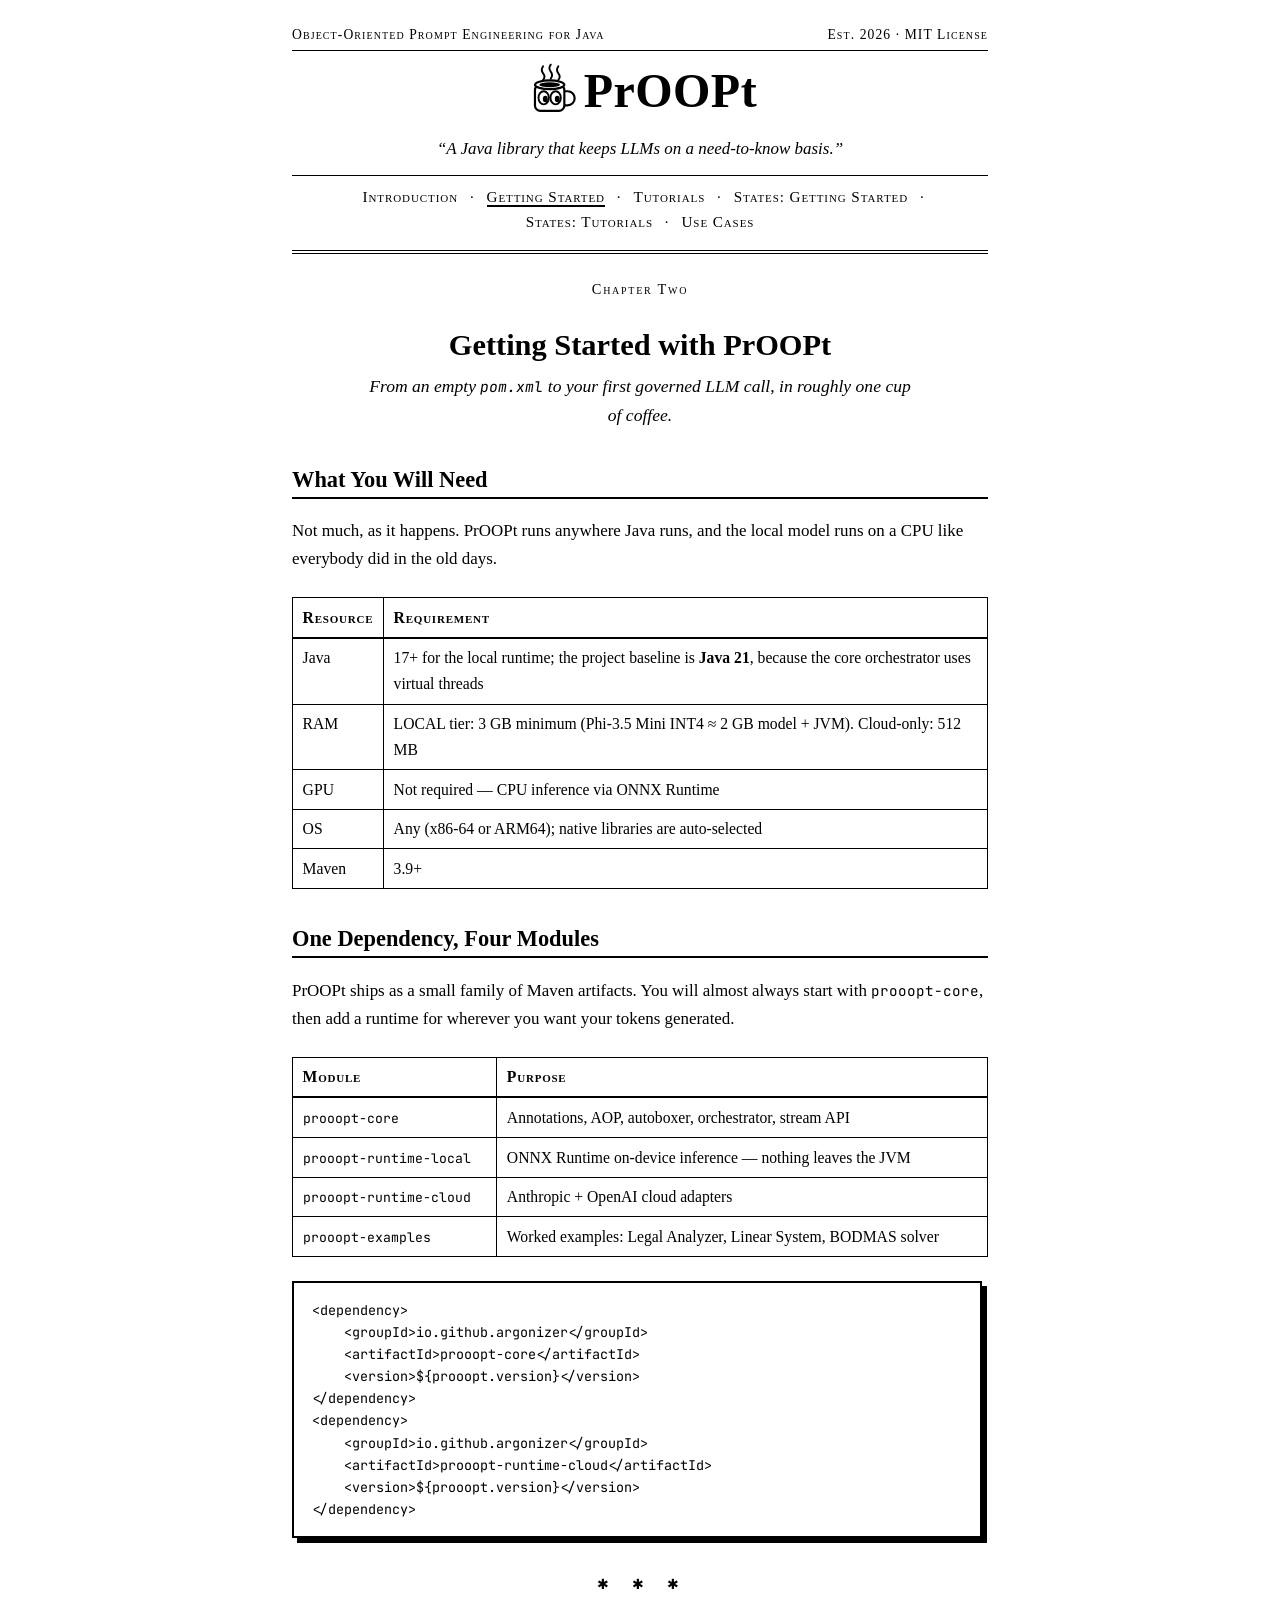
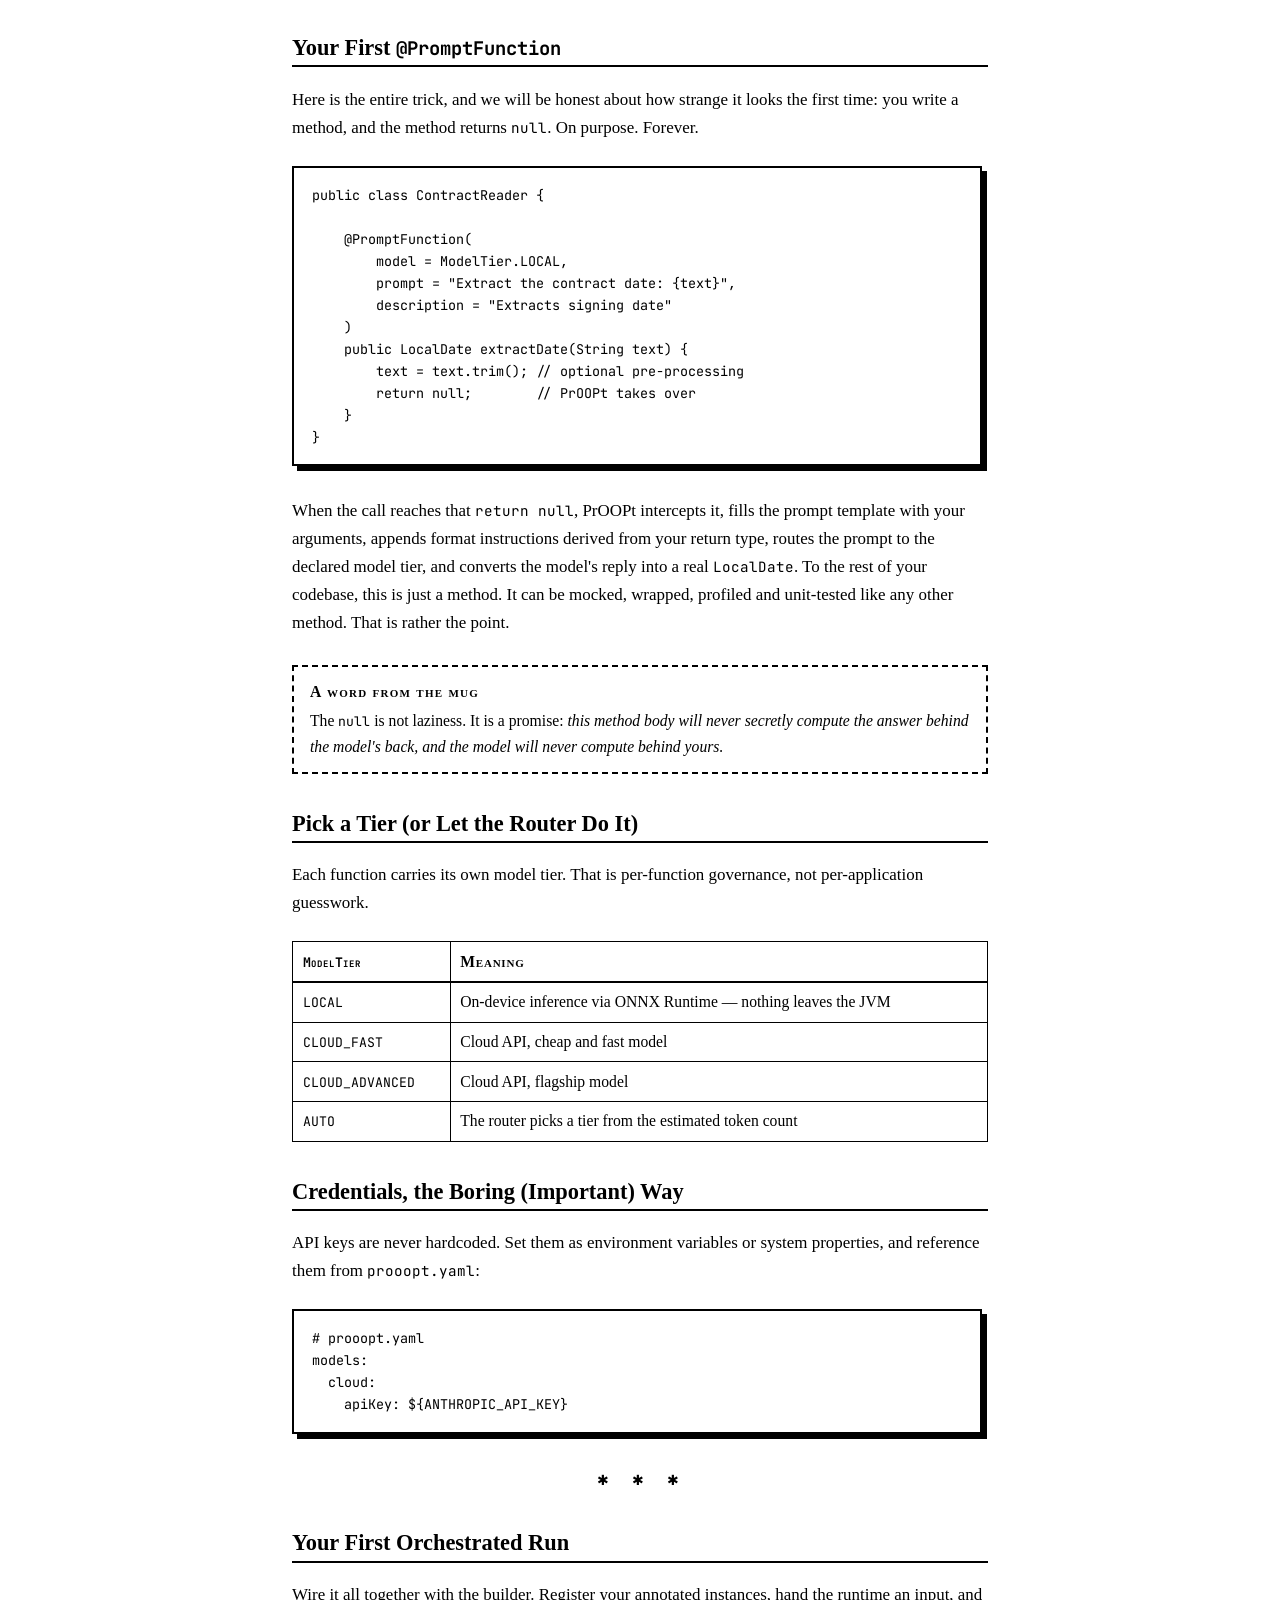
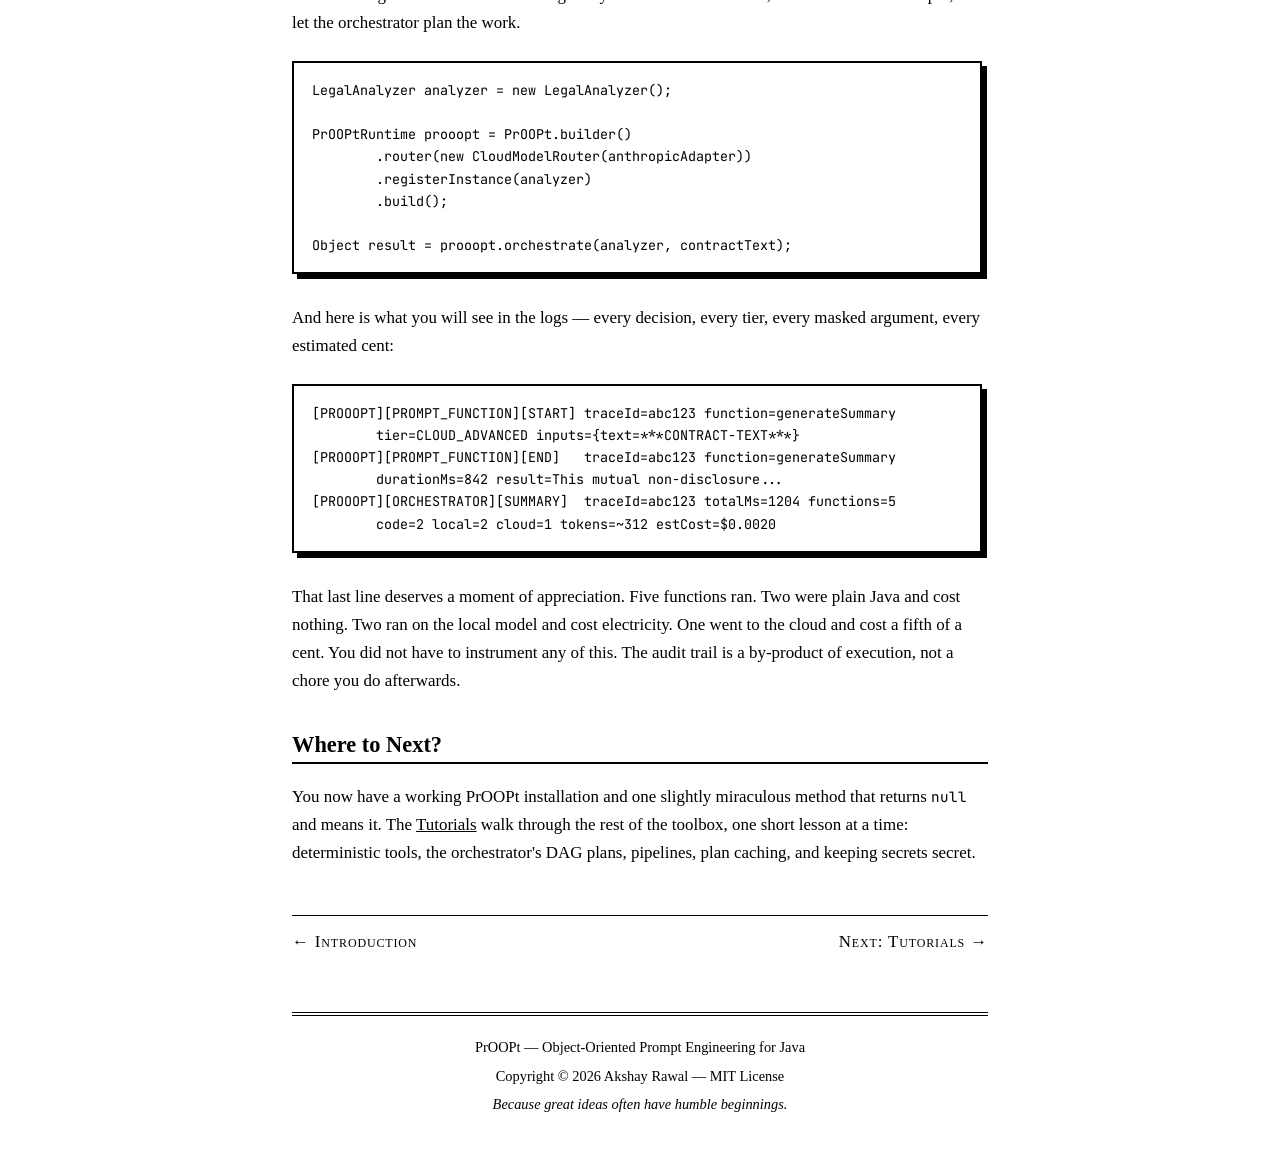
==== getting-started.html @ d7d54219 "Add static GitHub Pages site for PrOOPt and PrOOPt States Black-and-white, vintage-magazine styled s" ====
<!DOCTYPE html>
<html lang="en">
<head>
<meta charset="UTF-8">
<meta name="viewport" content="width=device-width, initial-scale=1.0">
<title>Getting Started — PrOOPt</title>
<meta name="description" content="Get started with PrOOPt: requirements, the Maven dependency, your first @PromptFunction, and your first orchestrated run.">
<link rel="preconnect" href="https://fonts.googleapis.com">
<link rel="preconnect" href="https://fonts.gstatic.com" crossorigin>
<link href="https://fonts.googleapis.com/css2?family=JetBrains+Mono:wght@400;700&amp;display=swap" rel="stylesheet">
<link rel="stylesheet" href="styles.css">
</head>
<body>

<header class="masthead">
  <div class="issue-line"><span>Object-Oriented Prompt Engineering for Java</span><span>Est. 2026 · MIT License</span></div>
  <a class="brand" href="index.html">
    <svg class="mug" viewBox="0 0 100 100" role="img" aria-label="The PrOOPt mug" xmlns="http://www.w3.org/2000/svg">
      <g fill="none" stroke="#000" stroke-width="3.5" stroke-linecap="round">
        <path d="M37 6 q-5 7 0 13 q5 6 0 12"/>
        <path d="M51 3 q-5 7 0 13 q5 6 0 13"/>
        <path d="M65 6 q-5 7 0 13 q5 6 0 12"/>
      </g>
      <rect x="22" y="40" width="54" height="48" rx="10" fill="#fff" stroke="#000" stroke-width="4"/>
      <ellipse cx="49" cy="40" rx="27" ry="8" fill="#fff" stroke="#000" stroke-width="4"/>
      <ellipse cx="49" cy="40" rx="19" ry="4.5" fill="#000"/>
      <path d="M76 52 h6 a13 13 0 0 1 0 26 h-6" fill="none" stroke="#000" stroke-width="4"/>
      <ellipse cx="38" cy="64" rx="9.5" ry="12" fill="#fff" stroke="#000" stroke-width="3.5"/>
      <ellipse cx="60" cy="64" rx="9.5" ry="12" fill="#fff" stroke="#000" stroke-width="3.5"/>
      <ellipse cx="41" cy="66" rx="4.5" ry="6" fill="#000"/>
      <ellipse cx="63" cy="66" rx="4.5" ry="6" fill="#000"/>
    </svg>
    <span class="wordmark">PrOOPt</span>
  </a>
  <p class="tagline">“A Java library that keeps LLMs on a need-to-know basis.”</p>
  <nav class="site-nav" aria-label="Main">
    <a href="index.html">Introduction</a> ·
    <a href="getting-started.html" aria-current="page">Getting Started</a> ·
    <a href="tutorials.html">Tutorials</a> ·
    <a href="states-getting-started.html">States: Getting Started</a> ·
    <a href="states-tutorials.html">States: Tutorials</a> ·
    <a href="use-cases.html">Use Cases</a>
  </nav>
</header>

<main>

<article>
  <header>
    <p class="kicker">Chapter Two</p>
    <h1>Getting Started with PrOOPt</h1>
    <p class="lede">From an empty <code>pom.xml</code> to your first
    governed LLM call, in roughly one cup of coffee.</p>
  </header>

  <section>
    <h2>What You Will Need</h2>

    <p>Not much, as it happens. PrOOPt runs anywhere Java runs, and the
    local model runs on a CPU like everybody did in the old days.</p>

    <table>
      <thead>
        <tr><th>Resource</th><th>Requirement</th></tr>
      </thead>
      <tbody>
        <tr><td>Java</td><td>17+ for the local runtime; the project baseline is <strong>Java 21</strong>, because the core orchestrator uses virtual threads</td></tr>
        <tr><td>RAM</td><td>LOCAL tier: 3 GB minimum (Phi-3.5 Mini INT4 ≈ 2 GB model + JVM). Cloud-only: 512 MB</td></tr>
        <tr><td>GPU</td><td>Not required — CPU inference via ONNX Runtime</td></tr>
        <tr><td>OS</td><td>Any (x86-64 or ARM64); native libraries are auto-selected</td></tr>
        <tr><td>Maven</td><td>3.9+</td></tr>
      </tbody>
    </table>
  </section>

  <section>
    <h2>One Dependency, Four Modules</h2>

    <p>PrOOPt ships as a small family of Maven artifacts. You will almost
    always start with <code>prooopt-core</code>, then add a runtime for
    wherever you want your tokens generated.</p>

    <table>
      <thead>
        <tr><th>Module</th><th>Purpose</th></tr>
      </thead>
      <tbody>
        <tr><td><code>prooopt-core</code></td><td>Annotations, AOP, autoboxer, orchestrator, stream API</td></tr>
        <tr><td><code>prooopt-runtime-local</code></td><td>ONNX Runtime on-device inference — nothing leaves the JVM</td></tr>
        <tr><td><code>prooopt-runtime-cloud</code></td><td>Anthropic + OpenAI cloud adapters</td></tr>
        <tr><td><code>prooopt-examples</code></td><td>Worked examples: Legal Analyzer, Linear System, BODMAS solver</td></tr>
      </tbody>
    </table>

<pre><code>&lt;dependency&gt;
    &lt;groupId&gt;io.github.argonizer&lt;/groupId&gt;
    &lt;artifactId&gt;prooopt-core&lt;/artifactId&gt;
    &lt;version&gt;${prooopt.version}&lt;/version&gt;
&lt;/dependency&gt;
&lt;dependency&gt;
    &lt;groupId&gt;io.github.argonizer&lt;/groupId&gt;
    &lt;artifactId&gt;prooopt-runtime-cloud&lt;/artifactId&gt;
    &lt;version&gt;${prooopt.version}&lt;/version&gt;
&lt;/dependency&gt;</code></pre>
  </section>

  <hr class="stars">

  <section>
    <h2>Your First <code>@PromptFunction</code></h2>

    <p>Here is the entire trick, and we will be honest about how strange
    it looks the first time: you write a method, and the method returns
    <code>null</code>. On purpose. Forever.</p>

<pre><code>public class ContractReader {

    @PromptFunction(
        model = ModelTier.LOCAL,
        prompt = "Extract the contract date: {text}",
        description = "Extracts signing date"
    )
    public LocalDate extractDate(String text) {
        text = text.trim(); // optional pre-processing
        return null;        // PrOOPt takes over
    }
}</code></pre>

    <p>When the call reaches that <code>return null</code>, PrOOPt
    intercepts it, fills the prompt template with your arguments, appends
    format instructions derived from your return type, routes the prompt
    to the declared model tier, and converts the model's reply into a real
    <code>LocalDate</code>. To the rest of your codebase, this is just a
    method. It can be mocked, wrapped, profiled and unit-tested like any
    other method. That is rather the point.</p>

    <aside class="note">
      <span class="note-title">A word from the mug</span>
      The <code>null</code> is not laziness. It is a promise: <em>this
      method body will never secretly compute the answer behind the
      model's back, and the model will never compute behind yours.</em>
    </aside>
  </section>

  <section>
    <h2>Pick a Tier (or Let the Router Do It)</h2>

    <p>Each function carries its own model tier. That is per-function
    governance, not per-application guesswork.</p>

    <table>
      <thead>
        <tr><th><code>ModelTier</code></th><th>Meaning</th></tr>
      </thead>
      <tbody>
        <tr><td><code>LOCAL</code></td><td>On-device inference via ONNX Runtime — nothing leaves the JVM</td></tr>
        <tr><td><code>CLOUD_FAST</code></td><td>Cloud API, cheap and fast model</td></tr>
        <tr><td><code>CLOUD_ADVANCED</code></td><td>Cloud API, flagship model</td></tr>
        <tr><td><code>AUTO</code></td><td>The router picks a tier from the estimated token count</td></tr>
      </tbody>
    </table>
  </section>

  <section>
    <h2>Credentials, the Boring (Important) Way</h2>

    <p>API keys are never hardcoded. Set them as environment variables or
    system properties, and reference them from
    <code>prooopt.yaml</code>:</p>

<pre><code># prooopt.yaml
models:
  cloud:
    apiKey: ${ANTHROPIC_API_KEY}</code></pre>
  </section>

  <hr class="stars">

  <section>
    <h2>Your First Orchestrated Run</h2>

    <p>Wire it all together with the builder. Register your annotated
    instances, hand the runtime an input, and let the orchestrator plan
    the work.</p>

<pre><code>LegalAnalyzer analyzer = new LegalAnalyzer();

PrOOPtRuntime prooopt = PrOOPt.builder()
        .router(new CloudModelRouter(anthropicAdapter))
        .registerInstance(analyzer)
        .build();

Object result = prooopt.orchestrate(analyzer, contractText);</code></pre>

    <p>And here is what you will see in the logs — every decision, every
    tier, every masked argument, every estimated cent:</p>

<pre><code>[PROOOPT][PROMPT_FUNCTION][START] traceId=abc123 function=generateSummary
        tier=CLOUD_ADVANCED inputs={text=***CONTRACT-TEXT***}
[PROOOPT][PROMPT_FUNCTION][END]   traceId=abc123 function=generateSummary
        durationMs=842 result=This mutual non-disclosure...
[PROOOPT][ORCHESTRATOR][SUMMARY]  traceId=abc123 totalMs=1204 functions=5
        code=2 local=2 cloud=1 tokens=~312 estCost=$0.0020</code></pre>

    <p>That last line deserves a moment of appreciation. Five functions
    ran. Two were plain Java and cost nothing. Two ran on the local model
    and cost electricity. One went to the cloud and cost a fifth of a
    cent. You did not have to instrument any of this. The audit trail is a
    by-product of execution, not a chore you do afterwards.</p>
  </section>

  <section>
    <h2>Where to Next?</h2>

    <p>You now have a working PrOOPt installation and one slightly
    miraculous method that returns <code>null</code> and means it. The
    <a href="tutorials.html">Tutorials</a> walk through the rest of the
    toolbox, one short lesson at a time: deterministic tools, the
    orchestrator's DAG plans, pipelines, plan caching, and keeping
    secrets secret.</p>
  </section>
</article>

</main>

<nav class="pager" aria-label="Pagination">
  <a href="index.html">← Introduction</a>
  <a href="tutorials.html">Next: Tutorials →</a>
</nav>

<footer class="colophon">
  <p>PrOOPt — Object-Oriented Prompt Engineering for Java</p>
  <p>Copyright © 2026 Akshay Rawal — MIT License</p>
  <p><em>Because great ideas often have humble beginnings.</em></p>
</footer>

</body>
</html>
---- styles.css ----
/* PrOOPt — plain black & white, vintage kids' magazine. Less is more. */

:root {
  --ink: #000;
  --paper: #fff;
}

* { box-sizing: border-box; }

html { background: var(--paper); }

body {
  font-family: "Times New Roman", Times, serif;
  color: var(--ink);
  background: var(--paper);
  max-width: 46rem;
  margin: 0 auto;
  padding: 1.5rem 1.25rem 3rem;
  line-height: 1.65;
  font-size: 1.06rem;
}

/* ------------------------------------------------------------------ */
/* Masthead                                                            */
/* ------------------------------------------------------------------ */

.masthead {
  text-align: center;
  border-bottom: 4px double var(--ink);
  padding-bottom: 1rem;
  margin-bottom: 1.5rem;
}

.masthead .issue-line {
  display: flex;
  justify-content: space-between;
  font-variant: small-caps;
  letter-spacing: 0.08em;
  font-size: 0.85rem;
  border-bottom: 1px solid var(--ink);
  padding-bottom: 0.25rem;
  margin-bottom: 0.75rem;
}

.brand {
  display: inline-flex;
  align-items: center;
  gap: 0.4rem;
  text-decoration: none;
  color: var(--ink);
}

.brand .wordmark {
  font-size: 3rem;
  font-weight: bold;
  letter-spacing: 0.01em;
  line-height: 1;
}

.brand svg.mug { width: 3.4rem; height: 3.4rem; }

.tagline {
  font-style: italic;
  margin: 0.5rem 0 0.75rem;
}

/* ------------------------------------------------------------------ */
/* Navigation                                                          */
/* ------------------------------------------------------------------ */

nav.site-nav {
  font-variant: small-caps;
  letter-spacing: 0.06em;
  font-size: 0.95rem;
  border-top: 1px solid var(--ink);
  padding-top: 0.5rem;
}

nav.site-nav a {
  color: var(--ink);
  text-decoration: none;
  margin: 0 0.45rem;
  white-space: nowrap;
}

nav.site-nav a:hover { text-decoration: underline; }

nav.site-nav a[aria-current="page"] {
  border-bottom: 2px solid var(--ink);
}

/* ------------------------------------------------------------------ */
/* Headings & text                                                     */
/* ------------------------------------------------------------------ */

h1, h2, h3 { line-height: 1.25; }

h1 {
  font-size: 1.9rem;
  text-align: center;
  margin: 1.5rem 0 0.5rem;
}

h2 {
  font-size: 1.4rem;
  margin-top: 2.25rem;
  border-bottom: 2px solid var(--ink);
  padding-bottom: 0.2rem;
}

h3 { font-size: 1.15rem; margin-top: 1.75rem; }

.kicker {
  text-align: center;
  font-variant: small-caps;
  letter-spacing: 0.12em;
  font-size: 0.9rem;
  margin: 0;
}

.lede {
  text-align: center;
  font-style: italic;
  font-size: 1.1rem;
  margin: 0.25rem auto 1.5rem;
  max-width: 34rem;
}

/* Asterisk divider, like the zine */
.stars {
  border: none;
  text-align: center;
  margin: 2rem 0;
}
.stars::after {
  content: "\2731\2003\2731\2003\2731"; /* ✱ ✱ ✱ */
  font-size: 0.9rem;
  letter-spacing: 0.3em;
}

/* ------------------------------------------------------------------ */
/* Code                                                                */
/* ------------------------------------------------------------------ */

code, pre, kbd, samp {
  font-family: "JetBrains Mono", "Courier New", monospace;
  font-size: 0.84em;
}

pre {
  background: var(--paper);
  border: 2px solid var(--ink);
  box-shadow: 5px 5px 0 var(--ink);
  padding: 1rem 1.1rem;
  overflow-x: auto;
  line-height: 1.55;
  margin: 1.5rem 0.4rem 1.9rem 0;
}

pre code { font-size: 0.84rem; }

/* ------------------------------------------------------------------ */
/* Articles, asides, figures                                           */
/* ------------------------------------------------------------------ */

article + article { margin-top: 2.5rem; }

aside.note {
  border: 2px dashed var(--ink);
  padding: 0.75rem 1rem;
  margin: 1.75rem 0;
  font-size: 0.98rem;
}

aside.note .note-title {
  font-variant: small-caps;
  letter-spacing: 0.08em;
  font-weight: bold;
  display: block;
  margin-bottom: 0.2rem;
}

blockquote {
  margin: 1.5rem 1.25rem;
  padding-left: 1rem;
  border-left: 4px solid var(--ink);
  font-style: italic;
}

figure.mug-figure { text-align: center; margin: 2rem 0; }
figure.mug-figure svg { width: 6rem; height: 6rem; }
figure.mug-figure figcaption {
  font-size: 0.9rem;
  font-style: italic;
}

/* ------------------------------------------------------------------ */
/* Tables                                                              */
/* ------------------------------------------------------------------ */

table {
  border-collapse: collapse;
  width: 100%;
  margin: 1.5rem 0;
  font-size: 0.98rem;
}

th, td {
  border: 1px solid var(--ink);
  padding: 0.4rem 0.6rem;
  text-align: left;
  vertical-align: top;
}

th {
  font-variant: small-caps;
  letter-spacing: 0.05em;
  border-bottom: 2px solid var(--ink);
}

/* ------------------------------------------------------------------ */
/* Cards (use-case index)                                              */
/* ------------------------------------------------------------------ */

.card {
  border: 2px solid var(--ink);
  box-shadow: 5px 5px 0 var(--ink);
  padding: 1rem 1.25rem;
  margin: 1.5rem 0.4rem 1.9rem 0;
}

.card h3 { margin-top: 0; }

.card .series {
  font-variant: small-caps;
  letter-spacing: 0.08em;
  font-size: 0.85rem;
}

.card a { color: var(--ink); }

/* ------------------------------------------------------------------ */
/* Pager (prev/next)                                                   */
/* ------------------------------------------------------------------ */

nav.pager {
  display: flex;
  justify-content: space-between;
  margin-top: 3rem;
  border-top: 1px solid var(--ink);
  padding-top: 0.75rem;
  font-variant: small-caps;
  letter-spacing: 0.05em;
}

nav.pager a { color: var(--ink); text-decoration: none; }
nav.pager a:hover { text-decoration: underline; }

/* ------------------------------------------------------------------ */
/* Footer                                                              */
/* ------------------------------------------------------------------ */

footer.colophon {
  margin-top: 3.5rem;
  border-top: 4px double var(--ink);
  padding-top: 1rem;
  text-align: center;
  font-size: 0.9rem;
}

footer.colophon p { margin: 0.3rem 0; }

a { color: var(--ink); }

/* Lists breathe a little */
li { margin: 0.3rem 0; }

@media (max-width: 540px) {
  .brand .wordmark { font-size: 2.2rem; }
  .brand svg.mug { width: 2.5rem; height: 2.5rem; }
  .masthead .issue-line { font-size: 0.7rem; }
  pre { box-shadow: 3px 3px 0 var(--ink); }
}
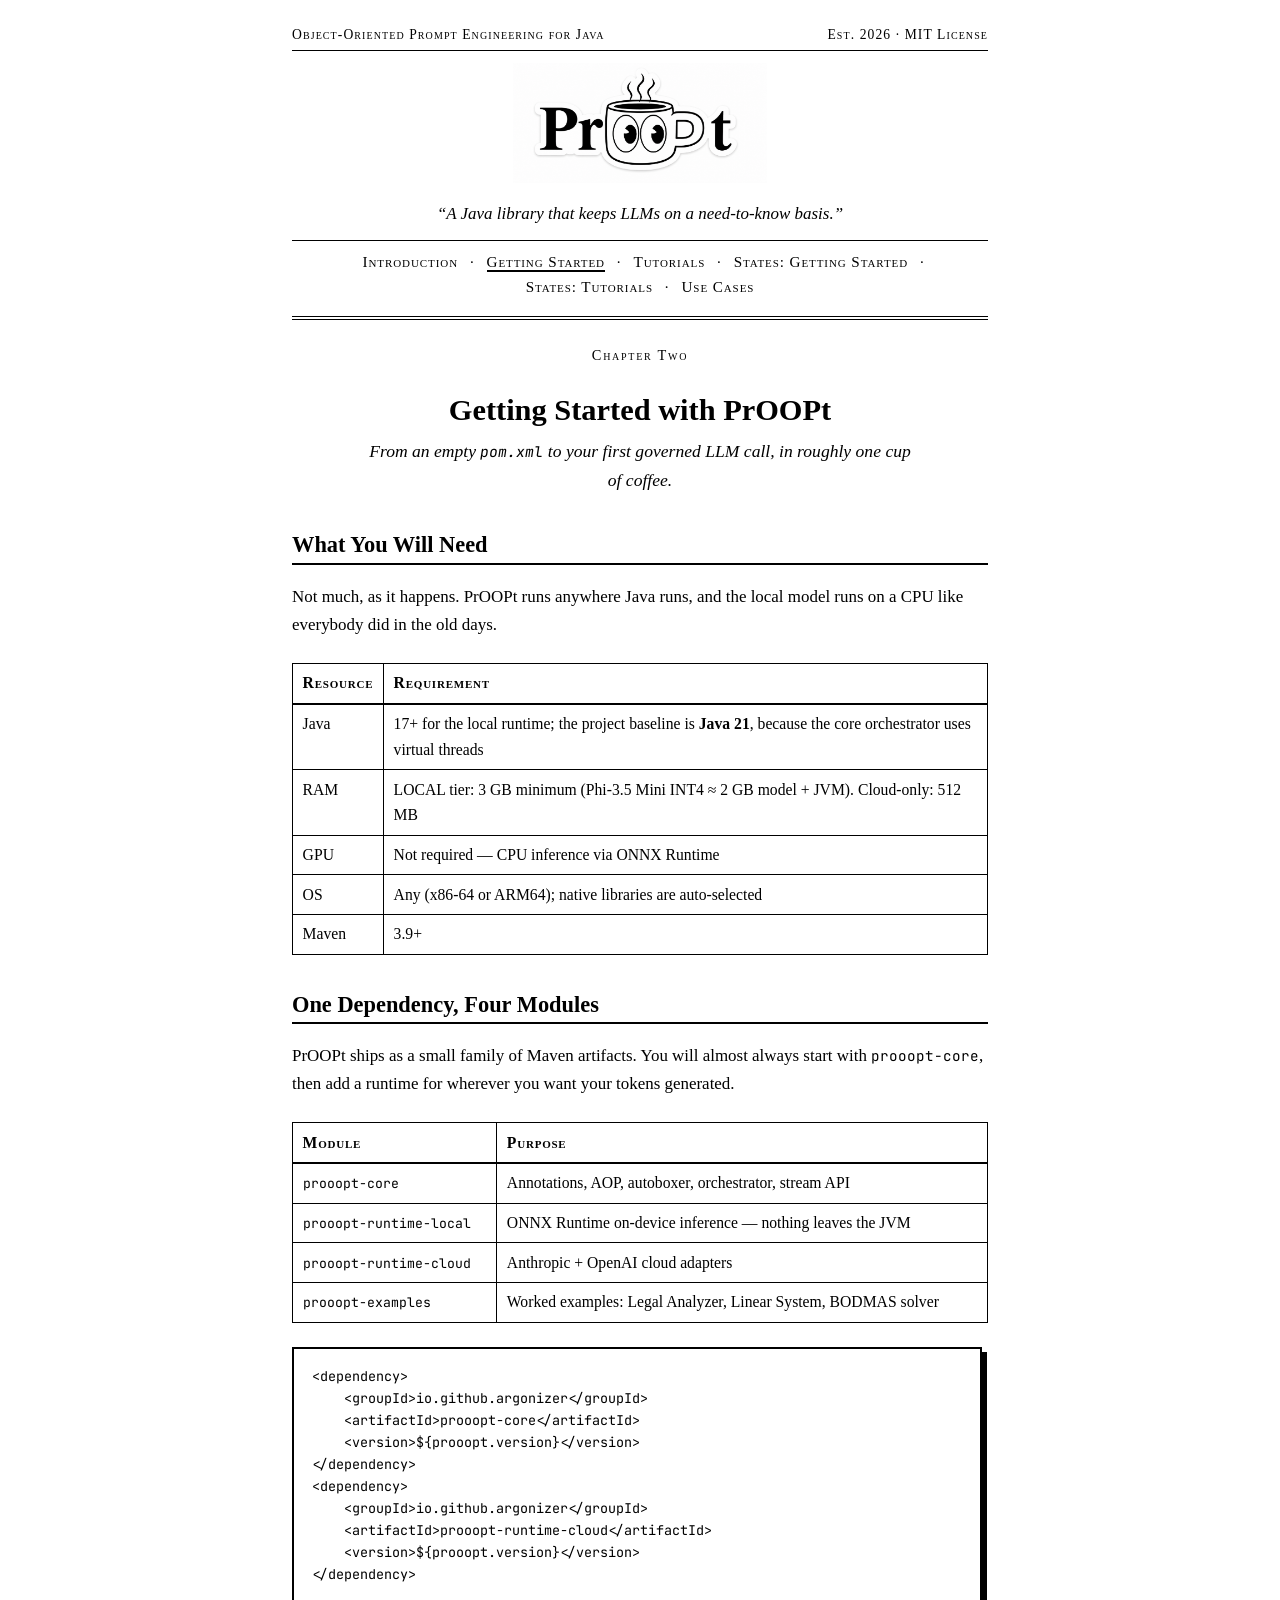
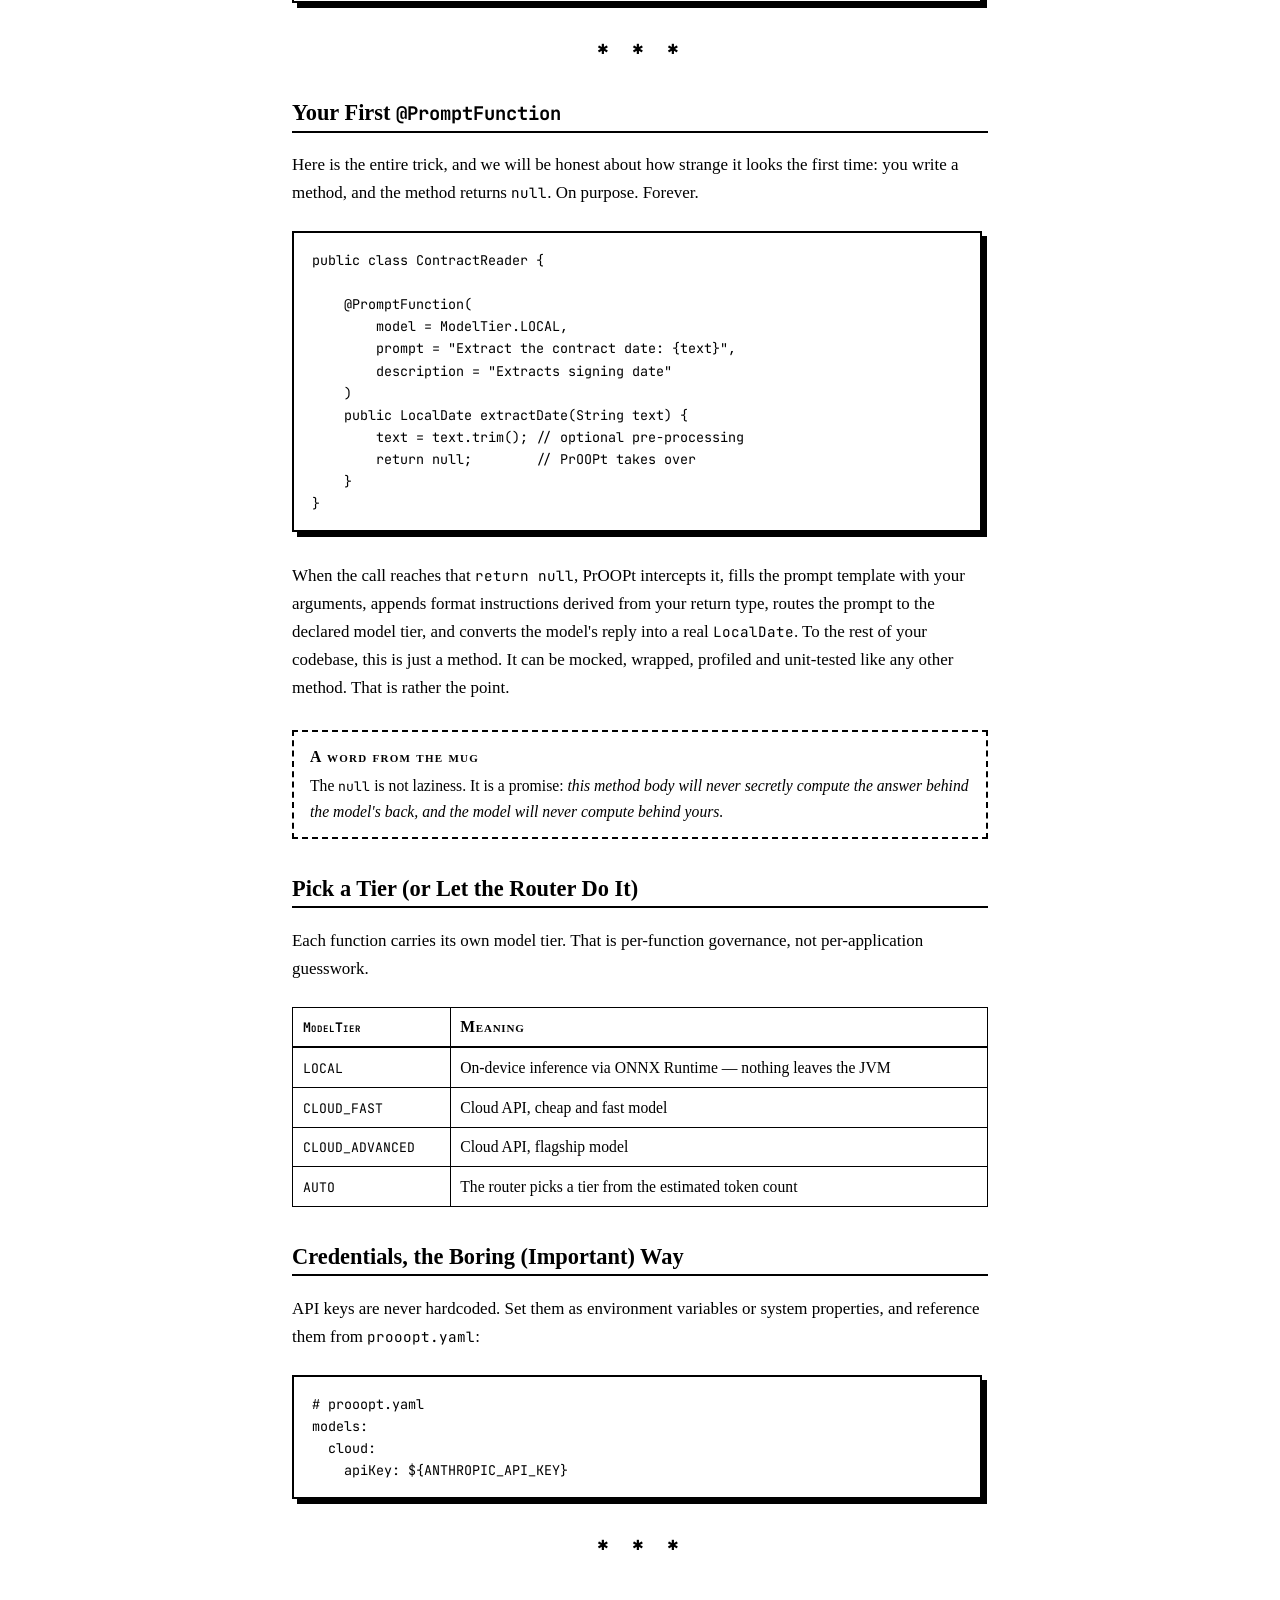
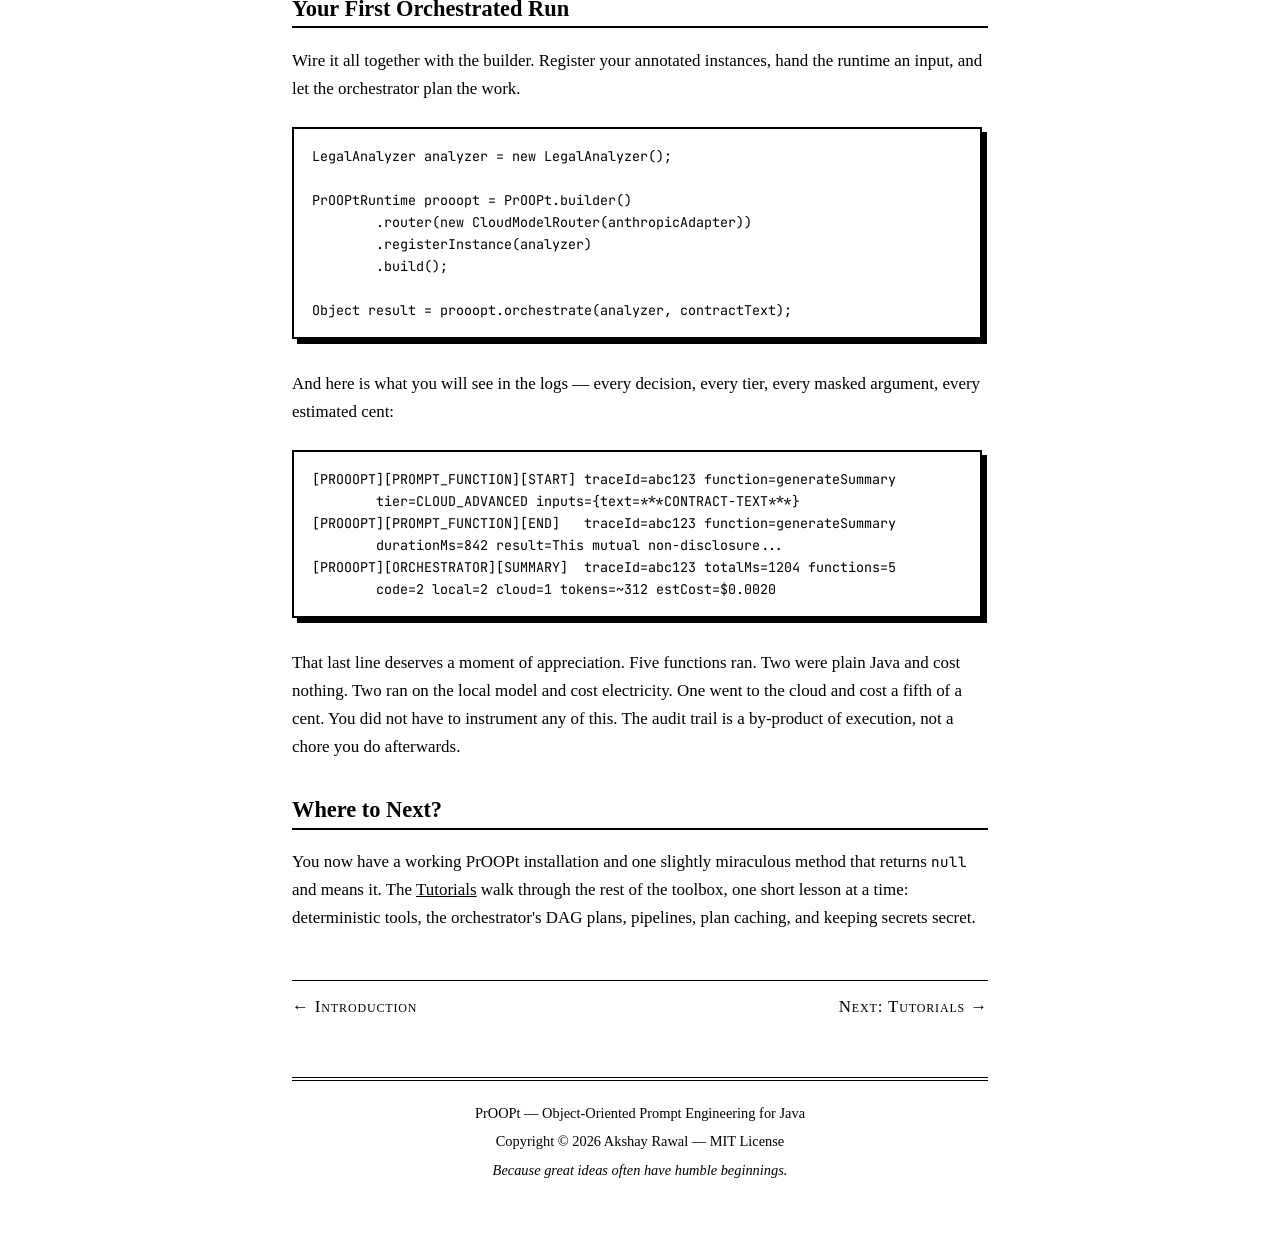
==== commit c72643b1: "Replace inline SVG with real logo images across all pages - Add PrOOPt.png (core wordmark), PrOOPt S" ====
--- a/getting-started.html
+++ b/getting-started.html
@@ -15,22 +15,7 @@
 <header class="masthead">
   <div class="issue-line"><span>Object-Oriented Prompt Engineering for Java</span><span>Est. 2026 · MIT License</span></div>
   <a class="brand" href="index.html">
-    <svg class="mug" viewBox="0 0 100 100" role="img" aria-label="The PrOOPt mug" xmlns="http://www.w3.org/2000/svg">
-      <g fill="none" stroke="#000" stroke-width="3.5" stroke-linecap="round">
-        <path d="M37 6 q-5 7 0 13 q5 6 0 12"/>
-        <path d="M51 3 q-5 7 0 13 q5 6 0 13"/>
-        <path d="M65 6 q-5 7 0 13 q5 6 0 12"/>
-      </g>
-      <rect x="22" y="40" width="54" height="48" rx="10" fill="#fff" stroke="#000" stroke-width="4"/>
-      <ellipse cx="49" cy="40" rx="27" ry="8" fill="#fff" stroke="#000" stroke-width="4"/>
-      <ellipse cx="49" cy="40" rx="19" ry="4.5" fill="#000"/>
-      <path d="M76 52 h6 a13 13 0 0 1 0 26 h-6" fill="none" stroke="#000" stroke-width="4"/>
-      <ellipse cx="38" cy="64" rx="9.5" ry="12" fill="#fff" stroke="#000" stroke-width="3.5"/>
-      <ellipse cx="60" cy="64" rx="9.5" ry="12" fill="#fff" stroke="#000" stroke-width="3.5"/>
-      <ellipse cx="41" cy="66" rx="4.5" ry="6" fill="#000"/>
-      <ellipse cx="63" cy="66" rx="4.5" ry="6" fill="#000"/>
-    </svg>
-    <span class="wordmark">PrOOPt</span>
+    <span class="wordmark"><img src="PrOOPt.png" style="height:120px; width:auto" alt="PrOOPt"/></span>
   </a>
   <p class="tagline">“A Java library that keeps LLMs on a need-to-know basis.”</p>
   <nav class="site-nav" aria-label="Main">
--- a/styles.css
+++ b/styles.css
@@ -51,13 +51,15 @@
 }
 
 .brand .wordmark {
-  font-size: 3rem;
-  font-weight: bold;
-  letter-spacing: 0.01em;
+  display: inline-block;
   line-height: 1;
 }
 
-.brand svg.mug { width: 3.4rem; height: 3.4rem; }
+.brand .wordmark img {
+  display: block;
+  height: 120px;
+  width: auto;
+}
 
 .tagline {
   font-style: italic;
@@ -188,7 +190,7 @@
 }
 
 figure.mug-figure { text-align: center; margin: 2rem 0; }
-figure.mug-figure svg { width: 6rem; height: 6rem; }
+figure.mug-figure img { height: 200px; width: auto; }
 figure.mug-figure figcaption {
   font-size: 0.9rem;
   font-style: italic;
@@ -276,8 +278,7 @@
 li { margin: 0.3rem 0; }
 
 @media (max-width: 540px) {
-  .brand .wordmark { font-size: 2.2rem; }
-  .brand svg.mug { width: 2.5rem; height: 2.5rem; }
+  .brand .wordmark img { height: 72px; }
   .masthead .issue-line { font-size: 0.7rem; }
   pre { box-shadow: 3px 3px 0 var(--ink); }
 }
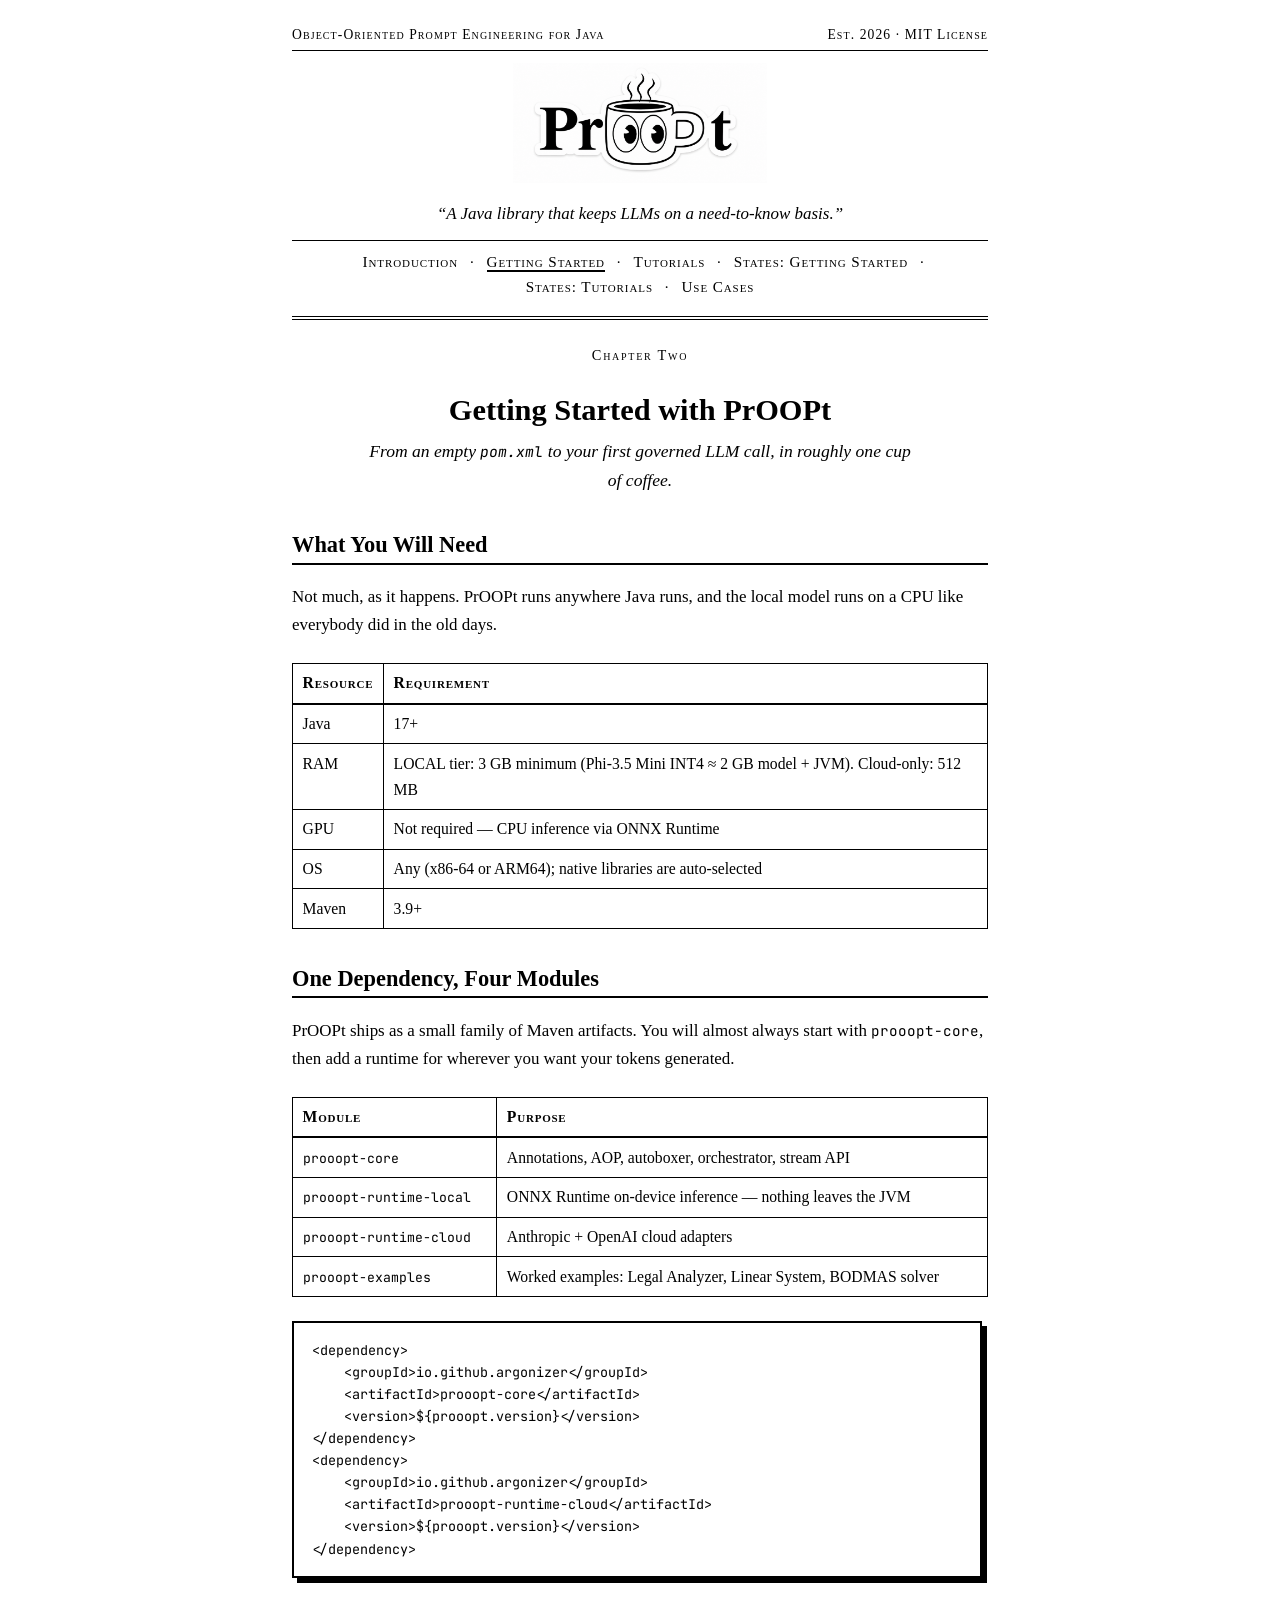
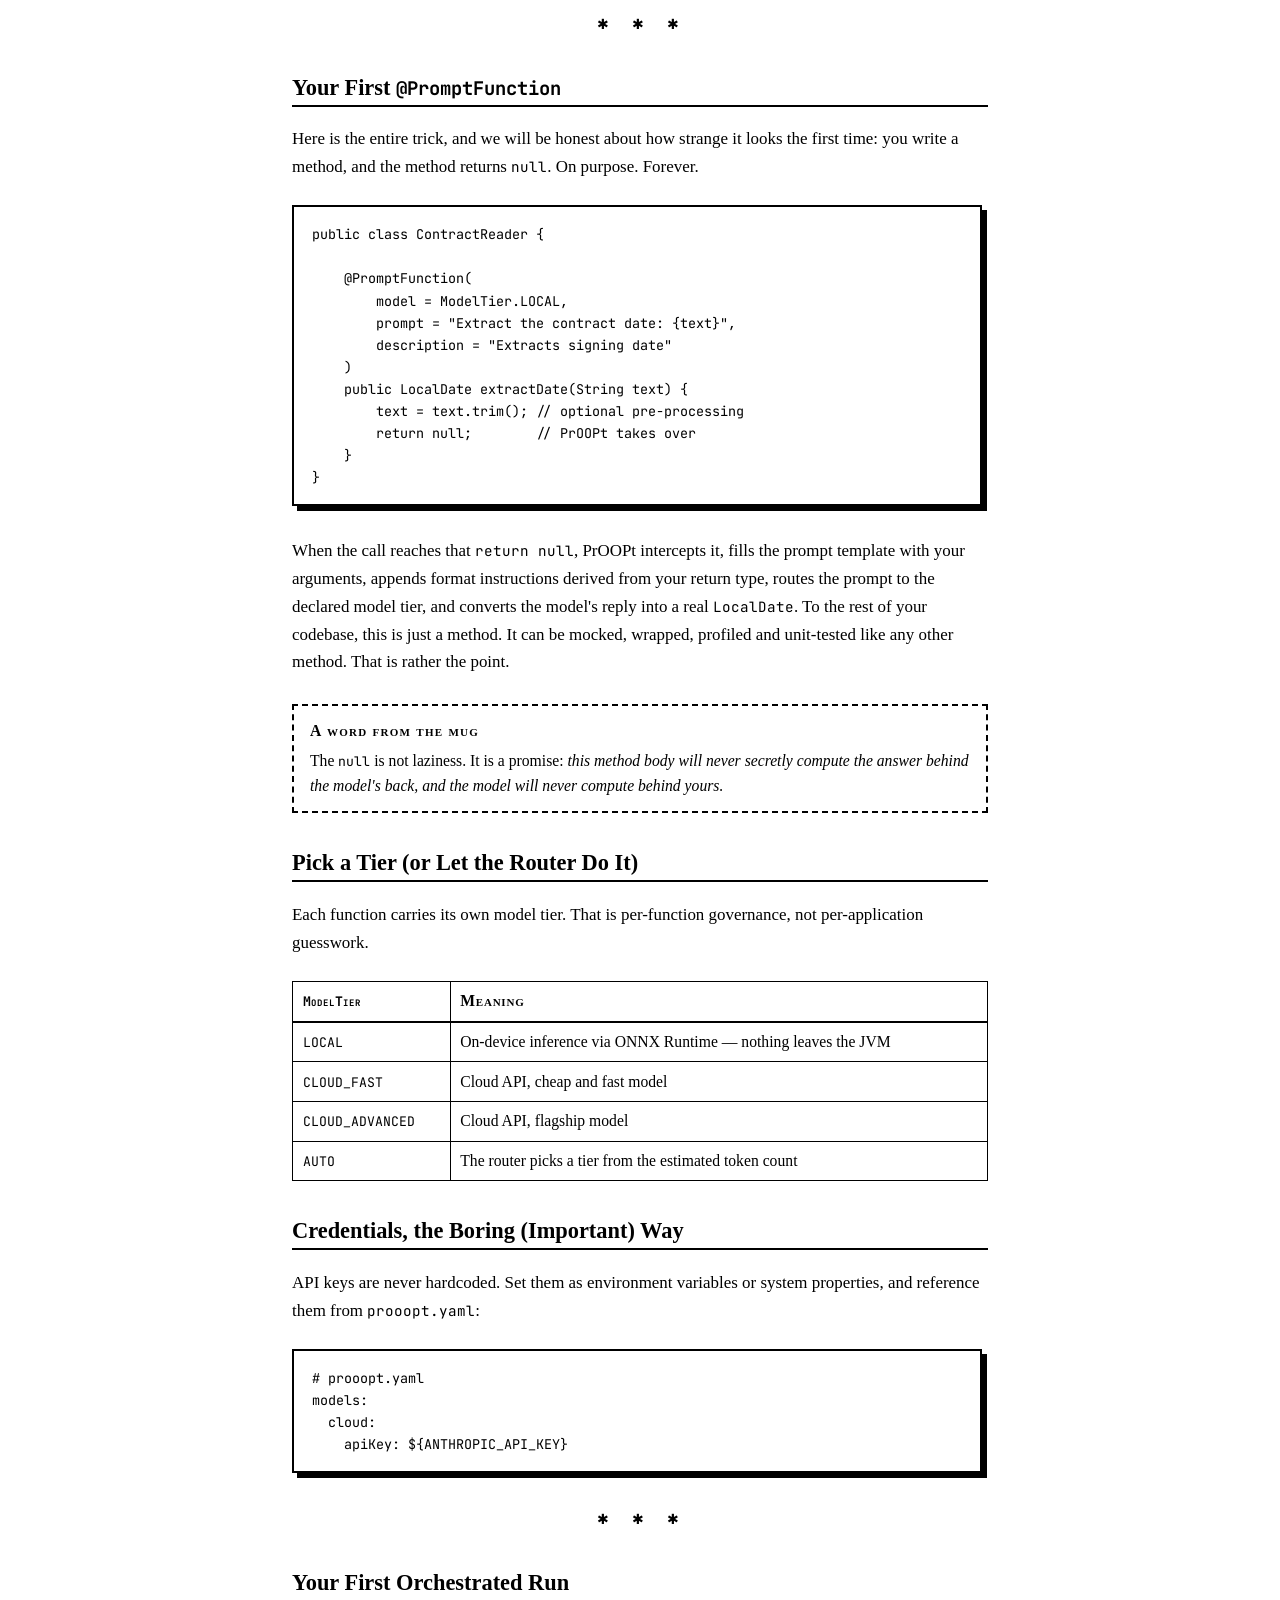
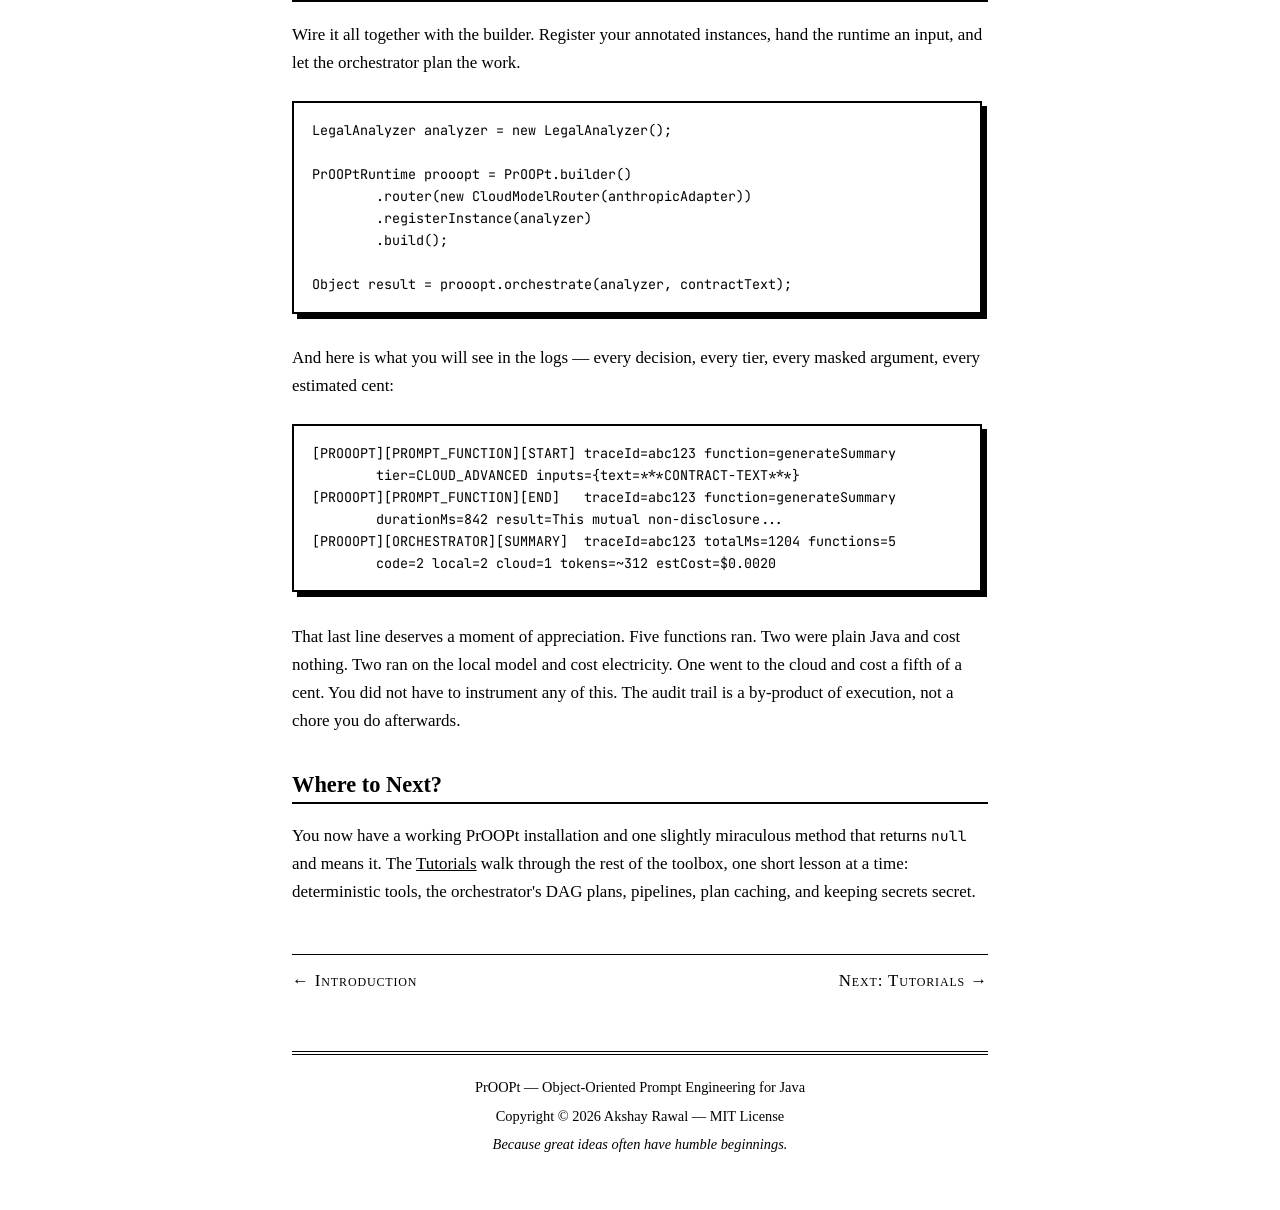
==== commit a95b489f: "Clarify Java version requirement in getting-started.html Updated Java requirement to specify version" ====
--- a/getting-started.html
+++ b/getting-started.html
@@ -49,7 +49,7 @@
         <tr><th>Resource</th><th>Requirement</th></tr>
       </thead>
       <tbody>
-        <tr><td>Java</td><td>17+ for the local runtime; the project baseline is <strong>Java 21</strong>, because the core orchestrator uses virtual threads</td></tr>
+        <tr><td>Java</td><td>17+</td></tr>
         <tr><td>RAM</td><td>LOCAL tier: 3 GB minimum (Phi-3.5 Mini INT4 ≈ 2 GB model + JVM). Cloud-only: 512 MB</td></tr>
         <tr><td>GPU</td><td>Not required — CPU inference via ONNX Runtime</td></tr>
         <tr><td>OS</td><td>Any (x86-64 or ARM64); native libraries are auto-selected</td></tr>
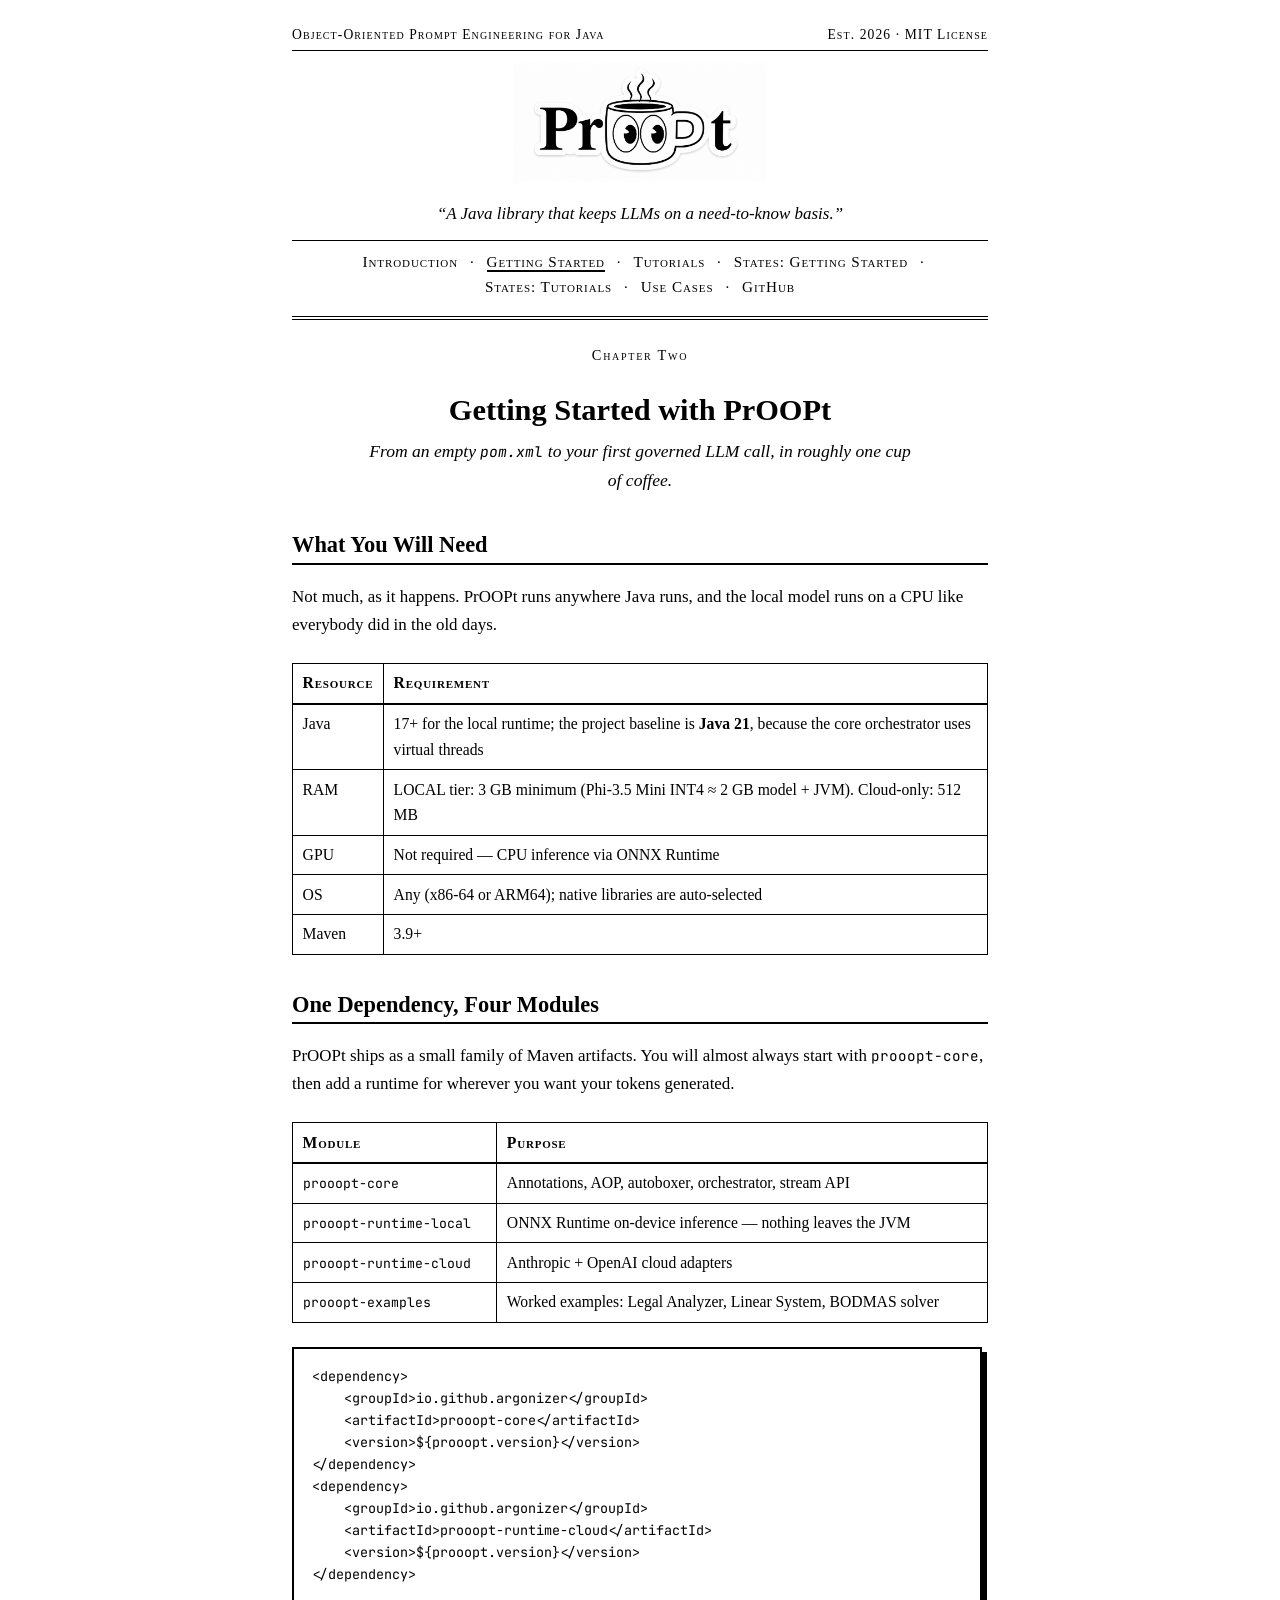
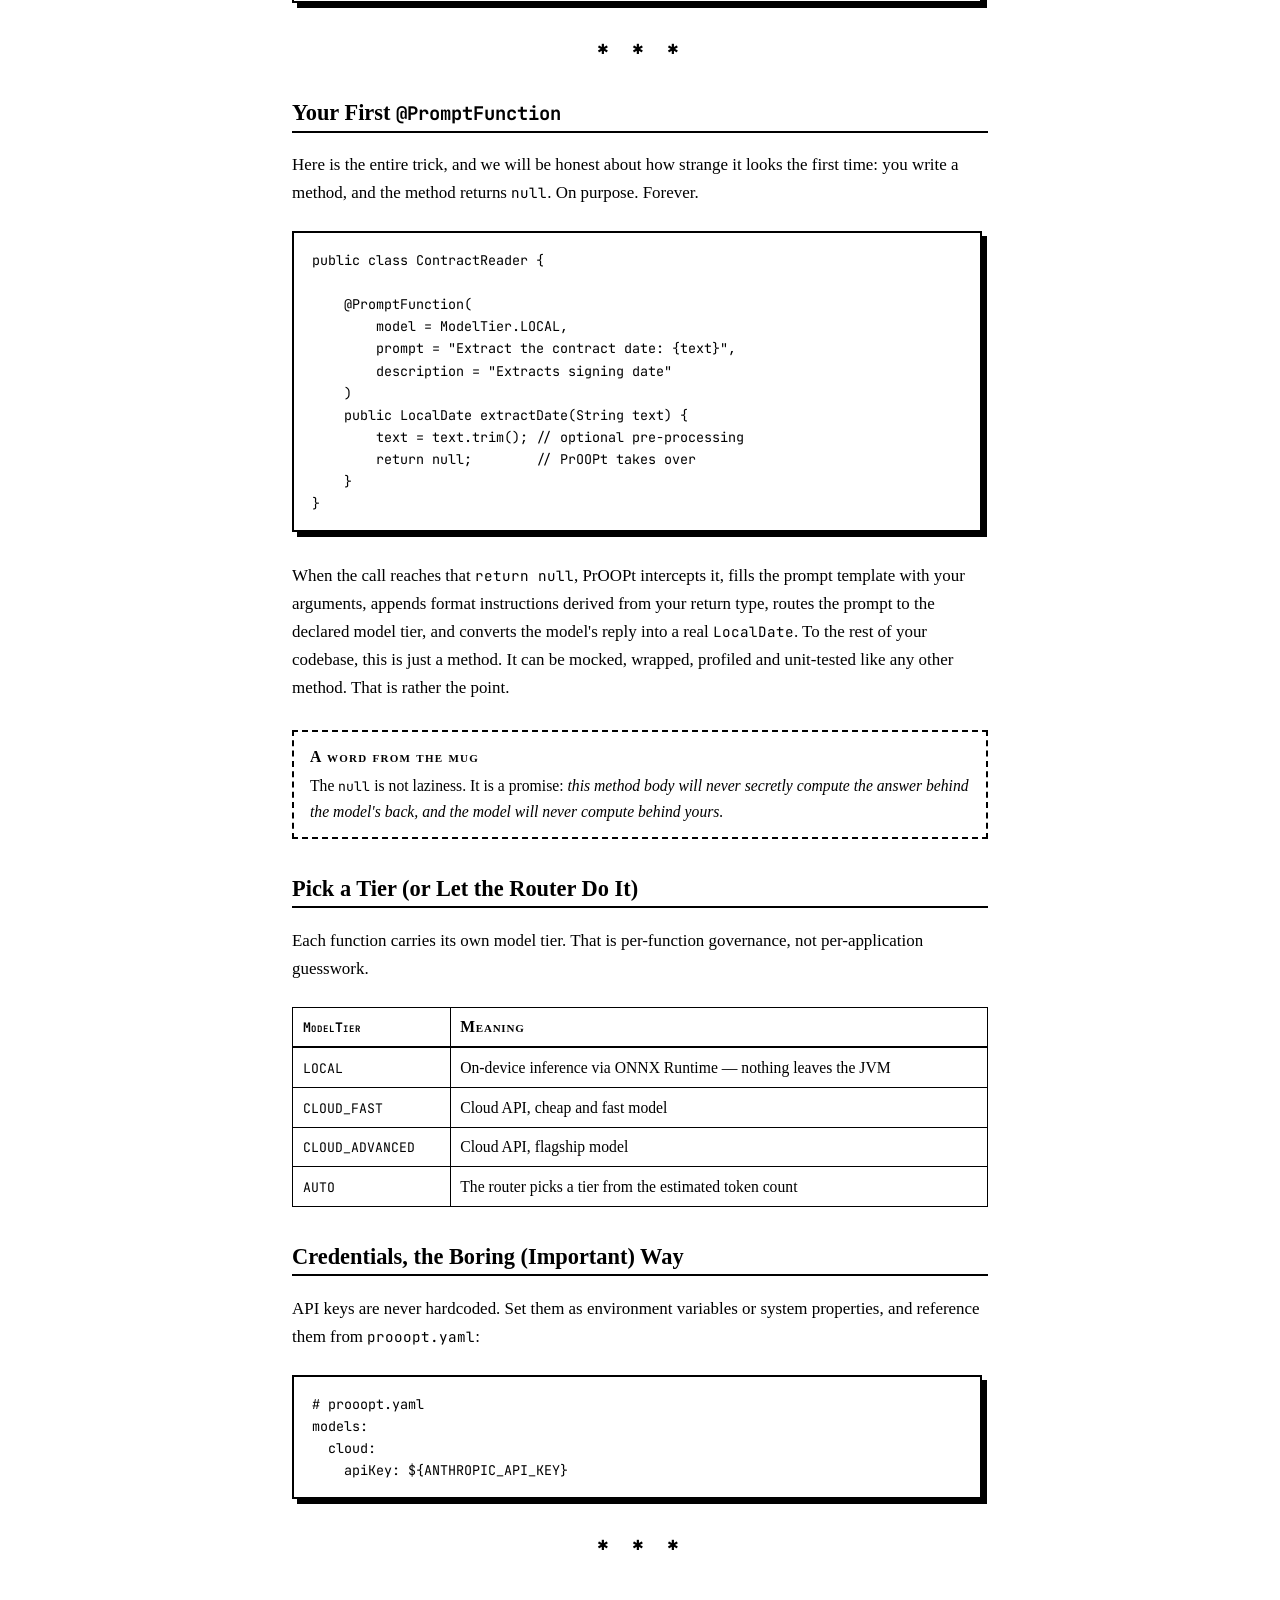
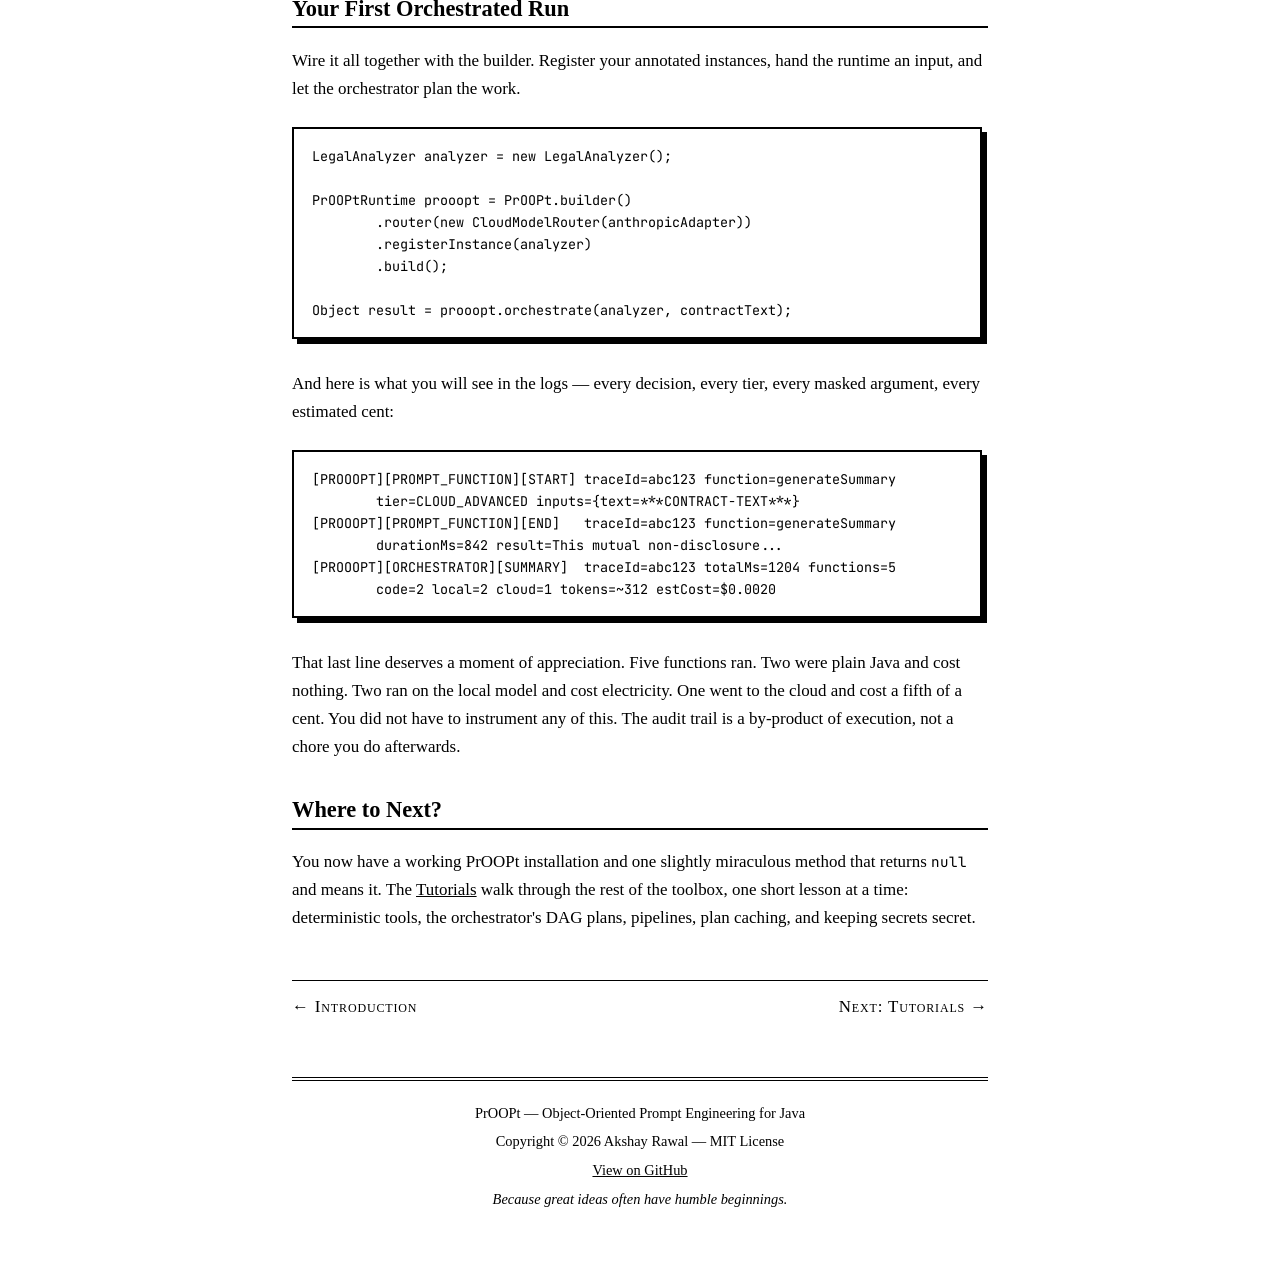
==== commit 23e6b517: "Add GitHub repository links to nav and footer on all pages https://claude.ai/code/session_01MC9k2HNy" ====
--- a/getting-started.html
+++ b/getting-started.html
@@ -24,7 +24,8 @@
     <a href="tutorials.html">Tutorials</a> ·
     <a href="states-getting-started.html">States: Getting Started</a> ·
     <a href="states-tutorials.html">States: Tutorials</a> ·
-    <a href="use-cases.html">Use Cases</a>
+    <a href="use-cases.html">Use Cases</a> ·
+    <a href="https://github.com/Argonizer/PrOOPt" target="_blank" rel="noopener">GitHub</a>
   </nav>
 </header>
 
@@ -49,7 +50,7 @@
         <tr><th>Resource</th><th>Requirement</th></tr>
       </thead>
       <tbody>
-        <tr><td>Java</td><td>17+</td></tr>
+        <tr><td>Java</td><td>17+ for the local runtime; the project baseline is <strong>Java 21</strong>, because the core orchestrator uses virtual threads</td></tr>
         <tr><td>RAM</td><td>LOCAL tier: 3 GB minimum (Phi-3.5 Mini INT4 ≈ 2 GB model + JVM). Cloud-only: 512 MB</td></tr>
         <tr><td>GPU</td><td>Not required — CPU inference via ONNX Runtime</td></tr>
         <tr><td>OS</td><td>Any (x86-64 or ARM64); native libraries are auto-selected</td></tr>
@@ -216,6 +217,7 @@
 <footer class="colophon">
   <p>PrOOPt — Object-Oriented Prompt Engineering for Java</p>
   <p>Copyright © 2026 Akshay Rawal — MIT License</p>
+  <p><a href="https://github.com/Argonizer/PrOOPt" target="_blank" rel="noopener">View on GitHub</a></p>
   <p><em>Because great ideas often have humble beginnings.</em></p>
 </footer>
 
